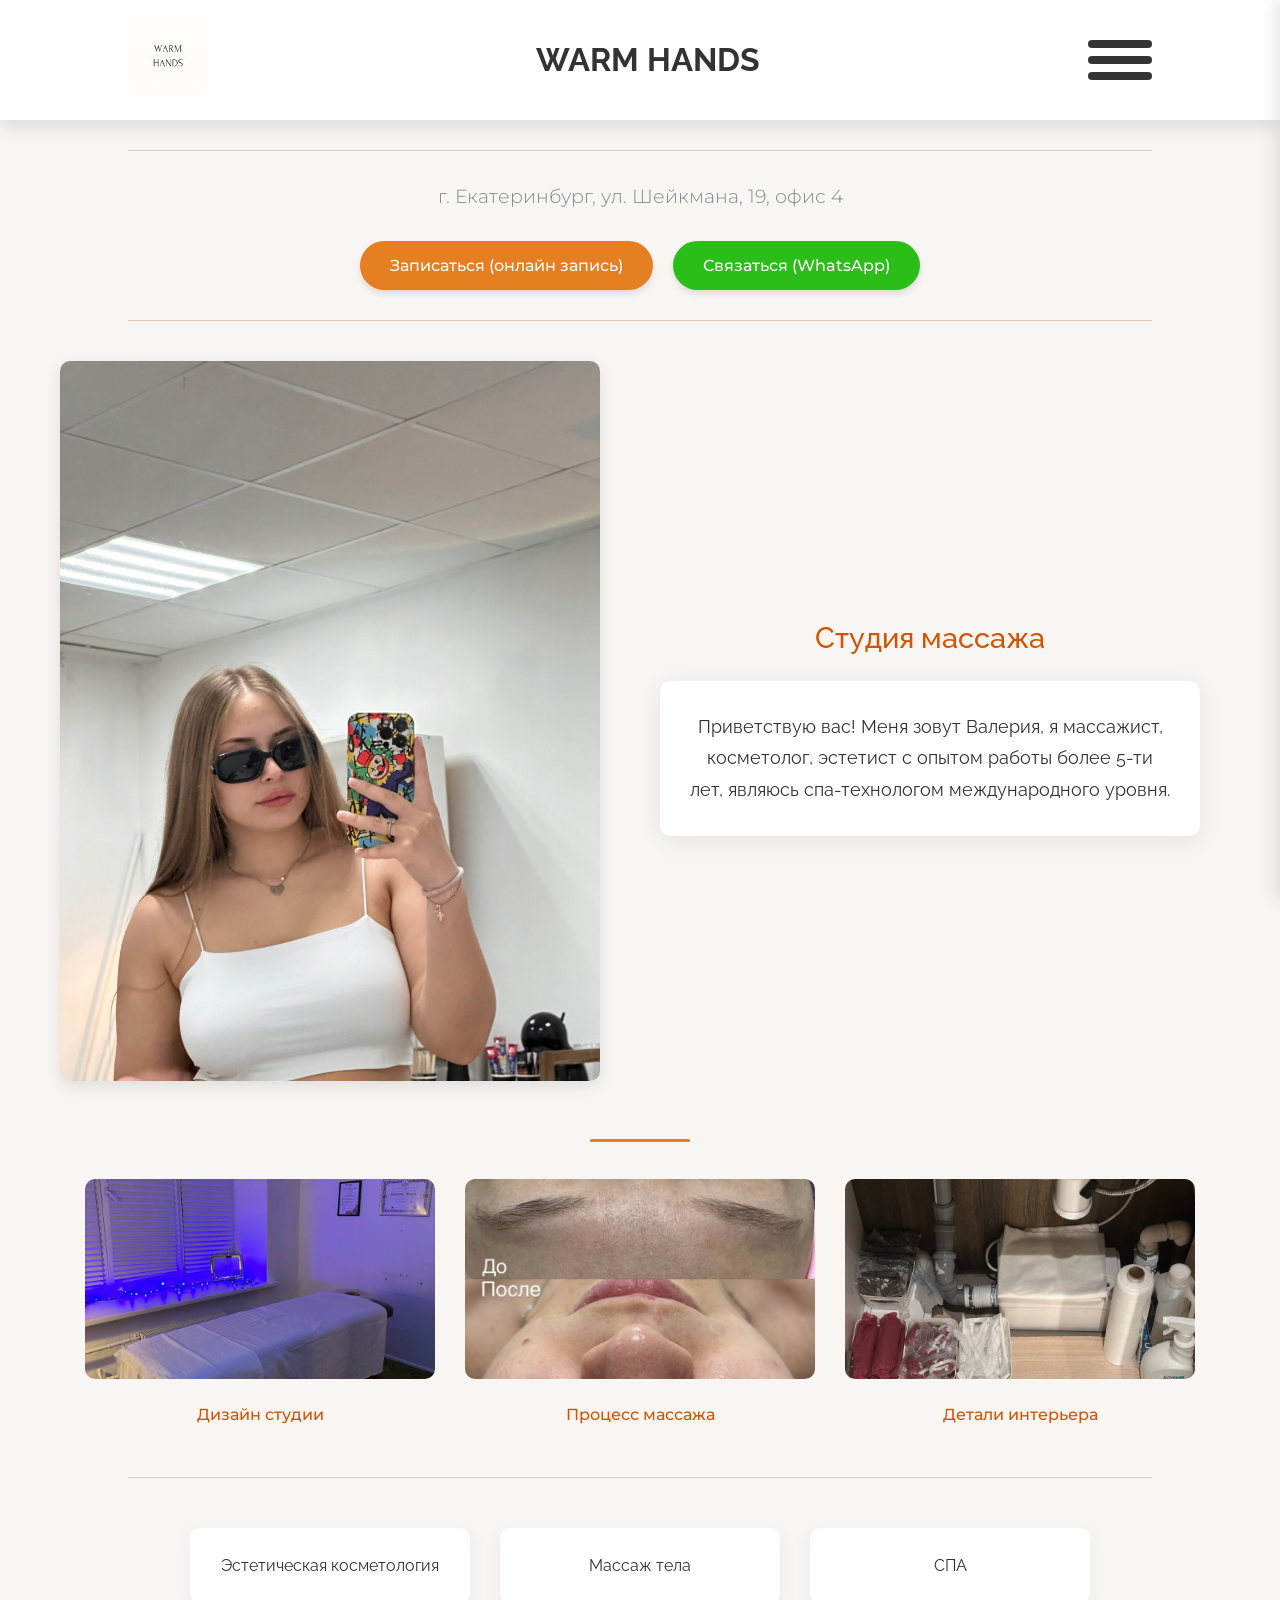
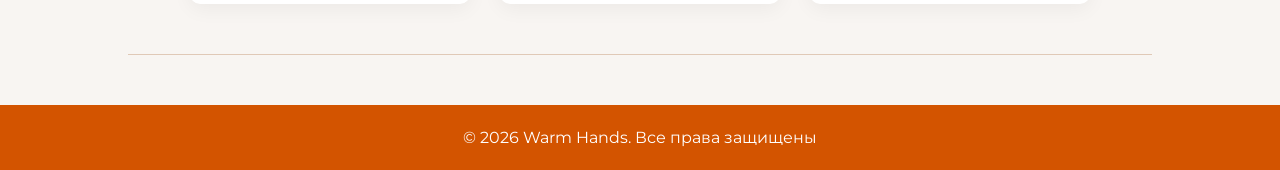
==== main_page.html @ f1590cbe "fix/change: burger-menu and button" ====
<!DOCTYPE html>

<head>
    <title>Warm Hands</title>
    <link rel="stylesheet" href="css/indexstyle.css">
    <link
        href="https://fonts.googleapis.com/css2?family=Playfair+Display:wght@400;700&family=Montserrat&family=Raleway&family=Pacifico&family=Poppins&display=swap"
        rel="stylesheet">
</head>

<body>

    <header id="header">
        <div class="container">
            <div class="navbar">
                <a href="#">
                    <img src="images/logo.PNG" alt="logo" class="logo">
                </a>
                <h1>WARM HANDS</h1>
                <div class="nav-button">
                    <div class="bar"></div>
                    <div class="bar1"></div>
                    <div class="bar2"></div>
                </div>
                <div class="nav-overlay"></div>
                <div class="nav-items">
                    <div class="menu-header">
                        <div class="menu-title">Меню</div>
                        <button class="close-menu-btn">&times;</button>
                    </div>
                    <ul class="nav-links">
                        <li><a href="#">Главная страница</a></li>
                        <li><a href="#">Обо мне</a></li>
                        <li><a href="#">Портфолио</a></li>
                        <li><a href="https://vk.com/@warm_hands_ekb-kontakty">Контакты</a></li>
                    </ul>
                </div>
            </div>
        </div>
    </header>

    <div class="container">
        <hr>
        <h3>г. Екатеринбург, ул. Шейкмана, 19, офис 4</h3>

        <div class="buttons-container">
            <button class="btn btn-primary"> <a href="https://dikidi.net/1908437" class="dikidi">Записаться (онлайн запись)</a></button>
            <button class="btn btn-secondary"><a href="https://wa.me/79923386989" class="whatsapp">Связаться (WhatsApp)</a></button>
        </div>
        <hr>

        <div class="content-block">
            <div class="image-container">
                <img src="images/main-photo.jpg" alt="Студия массажа">
            </div>
            <div class="MainText">
                <p>Студия массажа</p>
                <p>Приветствую вас! Меня зовут Валерия, я массажист, косметолог, эстетист с опытом работы более 5-ти
                    лет, являюсь спа-технологом международного уровня.</p>
            </div>
        </div>

        <div class="gallery-container">
            <div class="gallery-item">
                <img src="images/studio-design.jpg" alt="Дизайн студии">
                <p>Дизайн студии</p>
            </div>
            <div class="gallery-item">
                <img src="images/process.jpg" alt="Процесс массажа">
                <p>Процесс массажа</p>
            </div>
            <div class="gallery-item">
                <img src="images/details.jpg" alt="Детали интерьера">
                <p>Детали интерьера</p>
            </div>
        </div>
        <hr>

        <div class="services-container">
            <a class="service-card">Эстетическая косметология</a>
            <a class="service-card">Массаж тела</a>
            <a class="service-card">СПА</a>
        </div>

        <hr>
    </div>

    <footer>
        <p>© 2026 Warm Hands. Все права защищены</p>
    </footer>

    <script>
        const navButton = document.querySelector(".nav-button");
        const navItems = document.querySelector(".nav-items");
        const navOverlay = document.querySelector(".nav-overlay");
        const closeMenuBtn = document.querySelector(".close-menu-btn");

        // Функция для блокировки/разблокировки скролла
        // function toggleBodyScroll(lock) {
        //     if (lock) {
        //         // Блокируем скролл страницы
        //         document.body.style.overflow = 'hidden';
        //         // Для iOS устройств
        //         document.body.style.position = 'fixed';
        //         document.body.style.width = '100%';
        //     } else {
        //         // Разблокируем скролл страницы
        //         document.body.style.overflow = '';
        //         document.body.style.position = '';
        //         document.body.style.width = '';
        //     }
        // }

        // Открытие меню по клику на бургер
        navButton.addEventListener("click", function () {
            navItems.classList.toggle("show");
            navOverlay.classList.toggle("active");
            navButton.classList.toggle("change");
            toggleBodyScroll(false); // Блокируем скролл
        });

        // Закрытие меню по клику на крестик
        closeMenuBtn.addEventListener("click", function () {
            navItems.classList.remove("show");
            navOverlay.classList.remove("active");
            navButton.classList.remove("change");
            toggleBodyScroll(false); // Разблокируем скролл
        });

        // Закрытие меню при клике на затемненную область
        navOverlay.addEventListener("click", function () {
            navItems.classList.remove("show");
            navOverlay.classList.remove("active");
            navButton.classList.remove("change");
            toggleBodyScroll(false); // Разблокируем скролл
        });

        // Закрытие меню при клике на ссылку
        document.querySelectorAll('.nav-links a').forEach(link => {
            link.addEventListener('click', () => {
                navItems.classList.remove("show");
                navOverlay.classList.remove("active");
                navButton.classList.remove("change");
                toggleBodyScroll(false); // Разблокируем скролл
            });
        });

        // Закрытие меню при нажатии Escape
        document.addEventListener('keydown', (e) => {
            if (e.key === 'Escape') {
                navItems.classList.remove("show");
                navOverlay.classList.remove("active");
                navButton.classList.remove("change");
                toggleBodyScroll(false); // Разблокируем скролл
            }
        });
    </script>

</body>

</html>
---- css/indexstyle.css ----
/* Сброс отступов и базовые настройки */
* {
    margin: 0;
    padding: 0;
    box-sizing: border-box;
    transition: background-color 0.3s, transform 0.3s, box-shadow 0.3s;
}

body {
    font-family: 'Raleway', sans-serif;
    background-color: #f8f5f2; /* Теплый нейтральный фон */
    color: #333;
    line-height: 1.6;
}

a.whatsapp, a.dikidi {
    color: white;
    text-decoration: none;
}

/*Разделительные линии*/
hr {
    border: none;
    height: 1px;
    background-color: #e0c9b7;
    margin: 30px auto;
    width: 80%;
}
/*Конец разделительных линий*/

/*Заголовок сайта*/
.warm-hands {
    width: 100%;
    background-color: #d35400; /* Оранжевый фон */
    padding: 40px 0;
    margin: 0;
    text-align: center;
    box-shadow: 0 4px 6px rgba(0,0,0,0.1);
    background: linear-gradient(135deg, #d35400 0%, #e67e22 100%);
}

.warm-hands h1 {
    font-family: 'Playfair Display', serif;
    font-size: 4rem;
    color: white; /* Белый текст на оранжевом фоне */
    margin: 0 auto;
    padding: 0 20px;
    position: relative;
    display: inline-block;
}

.warm-hands {
    transition: background-color 0.5s ease;
}

.warm-hands:hover {
    background-color: #e67e22; /* Светлее при наведении */
}
/*Конец заголовка сайта*/

h3 {
    text-align: center;
    font-family: 'Montserrat', sans-serif;
    color: #7f8c8d;
    font-weight: 300;
    font-size: 1.2rem;
    margin: 15px 0;
}

.buttons-container {
    display: flex;
    justify-content: center;
    gap: 20px;
    margin: 30px auto;
    flex-wrap: wrap;
}

.btn {
    padding: 15px 30px;
    border-radius: 30px;
    font-family: 'Montserrat', sans-serif;
    font-weight: 500;
    cursor: pointer;
    transition: all 0.3s ease;
    border: none;
    box-shadow: 0 4px 6px rgba(0,0,0,0.1);
    font-size: 1rem;
}

.btn-primary {
    background: #e67e22;
    color: white;
}

.btn-secondary {
    background: #2bbd18;
    color: white;
}

.btn:hover {
    transform: translateY(-3px);
    box-shadow: 0 6px 12px rgba(0,0,0,0.15);
}

/* Блок с фото и текстом */
.content-block {
    display: flex;
    align-items: center;
    max-width: 1200px;
    margin: 40px auto;
    gap: 40px;
    padding: 0 20px;
}

.image-container {
    flex: 1;
    min-width: 300px;
}

.image-container img {
    width: 100%;
    height: auto;
    border-radius: 10px;
    box-shadow: 0 5px 15px rgba(0,0,0,0.1);
}

.MainText {
    flex: 1;
    text-align: left;
    padding: 0;
}

/*Основной текст*/
.MainText {
    max-width: 800px;
    margin: 40px auto;
    padding: 0 20px;
    text-align: center;
}

.MainText p:first-child {
    font-size: 1.8rem;
    color: #d35400;
    font-weight: 500;
    margin-bottom: 20px;
}

.MainText p:last-child {
    background: white;
    padding: 30px;
    border-radius: 10px;
    box-shadow: 0 5px 25px rgba(0,0,0,0.08);
    font-size: 1.1rem;
    line-height: 1.8;
}
/*Конец основного текста*/

/* Галерея изображений */
.gallery-container {
    display: flex;
    justify-content: center;
    gap: 30px;
    max-width: 1200px;
    margin: 50px auto;
    padding: 0 20px;
    flex-wrap: wrap;
}

.gallery-item {
    flex: 1;
    min-width: 250px;
    max-width: 350px;
    text-align: center;
}

.gallery-item img {
    width: 100%;
    height: 200px;
    object-fit: cover;
    border-radius: 10px;
    margin-bottom: 15px;
    transition: all 0.3s ease;
}

.gallery-item p {
    font-family: 'Montserrat', sans-serif;
    color: #d35400;
    font-weight: 500;
}

.gallery-item img:hover {
    transform: translateY(-5px);
    box-shadow: 0 10px 20px rgba(0,0,0,0.15);
}

.gallery-item {
    opacity: 0;
    transform: translateY(20px);
    animation: fadeIn 0.8s ease-out forwards;
}

.gallery-item:nth-child(1) { animation-delay: 0.2s; }
.gallery-item:nth-child(2) { animation-delay: 0.4s; }
.gallery-item:nth-child(3) { animation-delay: 0.6s; }

.gallery-container {
    position: relative;
    padding-top: 40px;
}

.gallery-container::before {
    content: "";
    position: absolute;
    top: 0;
    left: 50%;
    transform: translateX(-50%);
    width: 100px;
    height: 3px;
    background: #e67e22;
    border-radius: 3px;
}

.services-container {
    display: flex;
    justify-content: center;
    gap: 30px;
    margin: 50px auto;
    flex-wrap: wrap;
}

.service-card {
    background: white;
    padding: 25px;
    border-radius: 10px;
    width: 280px;
    text-align: center;
    box-shadow: 0 5px 20px rgba(0,0,0,0.05);
    transition: all 0.3s ease;
}

.service-card:hover {
    transform: translateY(-5px);
    box-shadow: 0 10px 25px rgba(0,0,0,0.1);
}

.service-card h3 {
    color: #d35400;
    font-family: 'Playfair Display', serif;
    margin-bottom: 15px;
    position: relative;
    padding-bottom: 10px;
}

.service-card h3:after {
    content: "";
    position: absolute;
    bottom: 0;
    left: 50%;
    transform: translateX(-50%);
    width: 50px;
    height: 2px;
    background: #e67e22;
}

html {
    scroll-behavior: smooth;
}

img {
    max-width: 100%;
    height: auto;
    border-radius: 8px;
    transition: transform 0.3s ease;
}

img:hover {
    transform: scale(1.03);
}

footer {
    background: #d35400;
    color: white;
    text-align: center;
    padding: 20px;
    margin-top: 50px;
    font-family: 'Montserrat', sans-serif;
}

@keyframes fadeIn {
    from { opacity: 0; transform: translateY(20px); }
    to { opacity: 1; transform: translateY(0); }
}

.warm-hands, .MainText, .buttons-container, .services-container {
    animation: fadeIn 0.8s ease-out forwards;
}

.MainText { animation-delay: 0.2s; }
.buttons-container { animation-delay: 0.4s; }
.services-container { animation-delay: 0.6s; }

@media (max-width: 768px) {
    .warm-hands h1 {
        font-size: 2.5rem;
    }
    
    .ButtonsTable, .ThreeTable {
        display: flex;
        flex-direction: column;
        border-spacing: 10px;
    }
    
    .ButtonsTable th, .ThreeTable th {
        margin-bottom: 10px;
    }
    
    .ThreeText {
        display: flex;
        flex-direction: column;
    }
    
    .ThreeText th {
        margin-bottom: 30px;
    }
}

/* МЕНЮ */

#header {
    position: sticky;
    top: 0;
    width: 100%;
    box-shadow: 0rem .5rem 1rem rgba(0, 0, 0, .1);
    background-color: white;
    z-index: 1000;
}

.navbar {
    display: flex;
    justify-content: space-between;
    align-items: center;
    padding: 1rem 5%;
    position: relative;
}

.logo {
    width: 5rem;
}

/* Бургер-меню всегда видимо и двигается со страницей */
.nav-button {
    display: block;
    cursor: pointer;
    z-index: 1002;
    position: relative;
}

.bar, .bar1, .bar2 {
    width: 4rem;
    height: 0.5rem;
    background: #333;
    margin: 0.5rem 0;
    border-radius: 0.5rem;
    transition: .3s;
}

/* Прячем бургер-иконку при открытом меню */
.nav-button.change {
    opacity: 0;
    visibility: hidden;
}

/* Боковое меню справа */
.nav-items {
    position: fixed;
    right: -300px; /* Скрыто за правым краем */
    top: 0;
    width: 300px;
    height: 100vh;
    background: white;
    transition: right 0.4s cubic-bezier(0.4, 0, 0.2, 1);
    z-index: 1001;
    box-shadow: -5px 0 15px rgba(0, 0, 0, 0.1);
    overflow-y: auto;
    display: flex;
    flex-direction: column;
}

.nav-items.show {
    right: 0; /* Появляется справа */
}

/* Шапка меню (внутри меню) */
.menu-header {
    background: white;
    padding: 20px 30px;
    display: flex;
    justify-content: space-between;
    align-items: center;
    border-bottom: 1px solid #f0f0f0;
    position: sticky;
    top: 0;
    z-index: 2;
}

.close-menu-btn {
    cursor: pointer;
    background: none;
    border: none;
    font-size: 2.5rem;
    color: #333;
    transition: color 0.3s ease;
    padding: 5px;
    line-height: 1;
    display: flex;
    align-items: center;
    justify-content: center;
}

.close-menu-btn:hover {
    color: #d35400;
}

.menu-title {
    font-family: 'Playfair Display', serif;
    font-size: 1.5rem;
    color: #d35400;
    font-weight: 600;
}

/* Ссылки меню */
.nav-links {
    list-style: none;
    padding: 20px 30px;
    flex-grow: 1;
}

.nav-links li {
    margin: 1.5rem 0;
    width: 100%;
    text-align: left;
    border-bottom: 1px solid #f0f0f0;
    padding-bottom: 1.5rem;
}

.nav-links li:last-child {
    border-bottom: none;
}

.nav-links li a {
    display: block;
    text-decoration: none;
    color: #333;
    font-size: 1.2rem;
    font-family: 'Montserrat', sans-serif;
    padding: 10px 0;
    transition: all 0.3s ease;
    font-weight: 500;
}

.nav-links li a:hover {
    color: #d35400;
    padding-left: 10px;
}

/* Затемнение фона при открытом меню */
.nav-overlay {
    position: fixed;
    top: 0;
    left: 0;
    width: 100%;
    height: 100%;
    background: rgba(0, 0, 0, 0.5);
    opacity: 0;
    visibility: hidden;
    transition: all 0.3s ease;
    z-index: 1000;
}

.nav-overlay.active {
    opacity: 1;
    visibility: visible;
}

/* Для больших экранов можно сделать меню шире */
@media screen and (min-width: 768px) {
    .navbar {
        padding: 1rem 10%;
    }
    
    .nav-items {
        width: 350px;
        right: -350px;
    }
    
    .nav-links li a {
        font-size: 1.4rem;
    }
}

/* Адаптация для очень маленьких экранов */
@media screen and (max-width: 480px) {
    .nav-items {
        width: 280px;
        right: -280px;
    }
    
    .menu-header {
        padding: 15px 20px;
    }
    
    .nav-links {
        padding: 20px;
    }
    
    .nav-links li a {
        font-size: 1.1rem;
    }
    
    .bar, .bar1, .bar2 {
        width: 3rem;
    }
    
    .close-menu-btn {
        font-size: 2rem;
    }
}
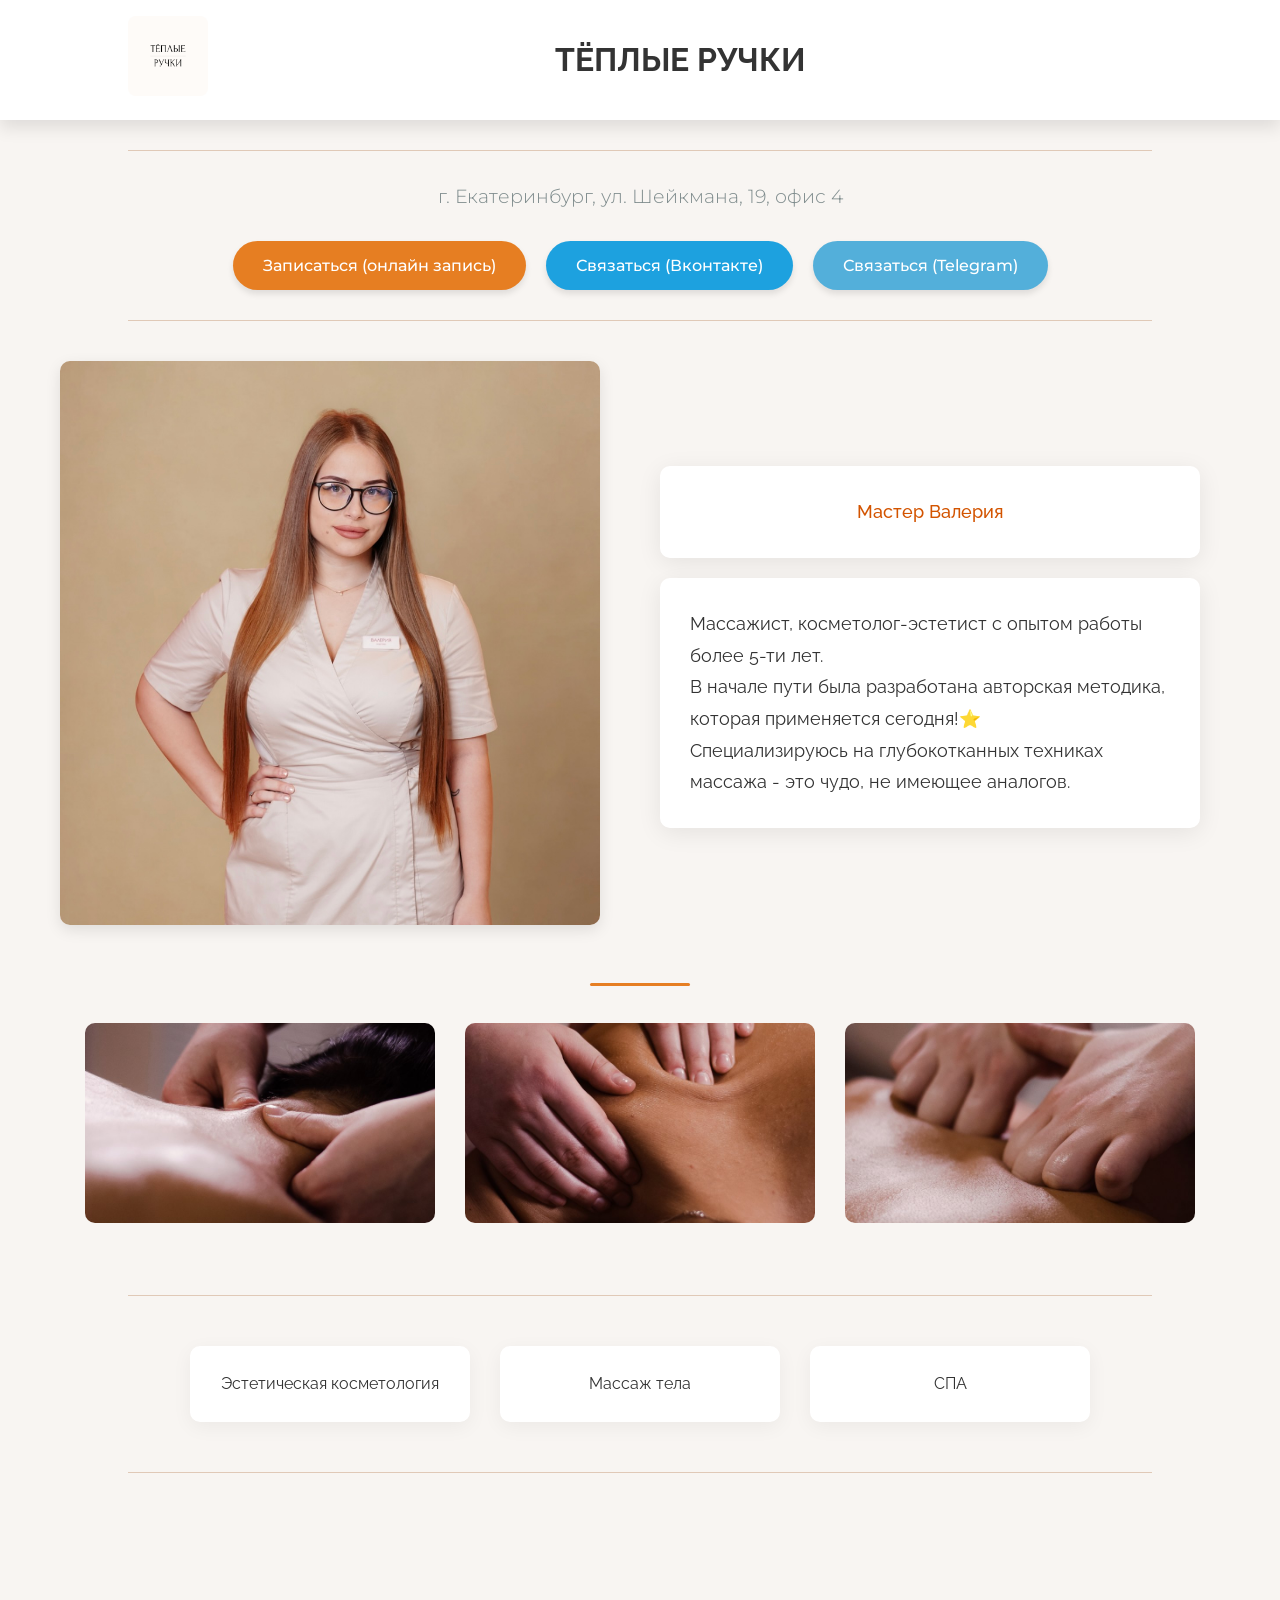
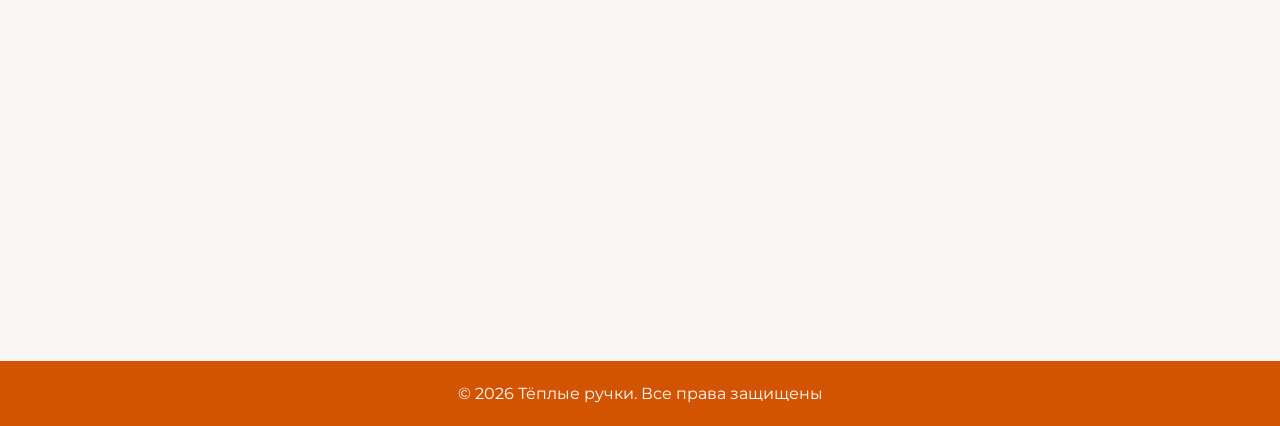
==== commit 1882f9c4: "delete burger-menu, add yandex map" ====
--- a/main_page.html
+++ b/main_page.html
@@ -1,23 +1,24 @@
 <!DOCTYPE html>
 
 <head>
-    <title>Warm Hands</title>
+    <title>Тёплые ручки</title>
     <link rel="stylesheet" href="css/indexstyle.css">
     <link
         href="https://fonts.googleapis.com/css2?family=Playfair+Display:wght@400;700&family=Montserrat&family=Raleway&family=Pacifico&family=Poppins&display=swap"
         rel="stylesheet">
+    <script src="js/main_page.js" defer></script>
 </head>
 
 <body>
-
     <header id="header">
         <div class="container">
             <div class="navbar">
                 <a href="#">
                     <img src="images/logo.PNG" alt="logo" class="logo">
                 </a>
-                <h1>WARM HANDS</h1>
-                <div class="nav-button">
+                <h1>ТЁПЛЫЕ РУЧКИ</h1>
+                <div class="spacer"></div>
+                <!-- <div class="nav-button">
                     <div class="bar"></div>
                     <div class="bar1"></div>
                     <div class="bar2"></div>
@@ -29,49 +30,53 @@
                         <button class="close-menu-btn">&times;</button>
                     </div>
                     <ul class="nav-links">
-                        <li><a href="#">Главная страница</a></li>
-                        <li><a href="#">Обо мне</a></li>
-                        <li><a href="#">Портфолио</a></li>
-                        <li><a href="https://vk.com/@warm_hands_ekb-kontakty">Контакты</a></li>
+                        <li><a href="#">Главная страница</a></li> -->
+                        <!-- <li><a href="#">Обо мне</a></li>
+                        <li><a href="#">Портфолио</a></li> -->
+                        <!-- <li><a href="https://vk.com/@teplye_ruchki_ekb-kontakty">Контакты</a></li>
                     </ul>
-                </div>
+                </div> --> 
             </div>
         </div>
     </header>
 
     <div class="container">
+        
+        
         <hr>
         <h3>г. Екатеринбург, ул. Шейкмана, 19, офис 4</h3>
 
         <div class="buttons-container">
             <button class="btn btn-primary"> <a href="https://dikidi.net/1908437" class="dikidi">Записаться (онлайн запись)</a></button>
-            <button class="btn btn-secondary"><a href="https://wa.me/79923386989" class="whatsapp">Связаться (WhatsApp)</a></button>
+            <button class="btn btn-secondary"><a href="https://vk.com/teplye_ruchki_ekb" class="VK">Связаться (Вконтакте)</a></button>
+            <button class="btn btn-third"><a href="https://t.me/teplye_ruchki_ekb" class="TG">Связаться (Telegram)</a></button>
         </div>
         <hr>
 
         <div class="content-block">
             <div class="image-container">
-                <img src="images/main-photo.jpg" alt="Студия массажа">
+                <img src="images/main-photo.png" alt="Студия массажа">
             </div>
             <div class="MainText">
-                <p>Студия массажа</p>
-                <p>Приветствую вас! Меня зовут Валерия, я массажист, косметолог, эстетист с опытом работы более 5-ти
-                    лет, являюсь спа-технологом международного уровня.</p>
+                <div class="Zagolovok"><p>Мастер Валерия</p></div>
+                <p>Массажист, косметолог-эстетист с опытом работы более 5-ти лет.<br>
+                    В начале пути была разработана авторская методика, которая применяется сегодня!⭐️ <br>
+                    Специализируюсь на глубокотканных техниках массажа - это чудо, не имеющее аналогов.</p>
             </div>
         </div>
 
         <div class="gallery-container">
             <div class="gallery-item">
                 <img src="images/studio-design.jpg" alt="Дизайн студии">
-                <p>Дизайн студии</p>
+                <!-- <p>Дизайн студии</p> -->
             </div>
             <div class="gallery-item">
                 <img src="images/process.jpg" alt="Процесс массажа">
-                <p>Процесс массажа</p>
+                <!-- <p>Процесс массажа</p> -->
             </div>
             <div class="gallery-item">
                 <img src="images/details.jpg" alt="Детали интерьера">
-                <p>Детали интерьера</p>
+                <!-- <p>Детали интерьера</p> -->
             </div>
         </div>
         <hr>
@@ -83,79 +88,16 @@
         </div>
 
         <hr>
+
+        <!-- Яндекс карты -->
+        <div class="map">
+            <iframe src="https://yandex.ru/map-widget/v1/?z=12&ol=biz&oid=191295837847" width="560" height="400" frameborder="0"></iframe>
+        </div>
     </div>
 
     <footer>
-        <p>© 2026 Warm Hands. Все права защищены</p>
+        <p>© 2026 Тёплые ручки. Все права защищены</p>
     </footer>
-
-    <script>
-        const navButton = document.querySelector(".nav-button");
-        const navItems = document.querySelector(".nav-items");
-        const navOverlay = document.querySelector(".nav-overlay");
-        const closeMenuBtn = document.querySelector(".close-menu-btn");
-
-        // Функция для блокировки/разблокировки скролла
-        // function toggleBodyScroll(lock) {
-        //     if (lock) {
-        //         // Блокируем скролл страницы
-        //         document.body.style.overflow = 'hidden';
-        //         // Для iOS устройств
-        //         document.body.style.position = 'fixed';
-        //         document.body.style.width = '100%';
-        //     } else {
-        //         // Разблокируем скролл страницы
-        //         document.body.style.overflow = '';
-        //         document.body.style.position = '';
-        //         document.body.style.width = '';
-        //     }
-        // }
-
-        // Открытие меню по клику на бургер
-        navButton.addEventListener("click", function () {
-            navItems.classList.toggle("show");
-            navOverlay.classList.toggle("active");
-            navButton.classList.toggle("change");
-            toggleBodyScroll(false); // Блокируем скролл
-        });
-
-        // Закрытие меню по клику на крестик
-        closeMenuBtn.addEventListener("click", function () {
-            navItems.classList.remove("show");
-            navOverlay.classList.remove("active");
-            navButton.classList.remove("change");
-            toggleBodyScroll(false); // Разблокируем скролл
-        });
-
-        // Закрытие меню при клике на затемненную область
-        navOverlay.addEventListener("click", function () {
-            navItems.classList.remove("show");
-            navOverlay.classList.remove("active");
-            navButton.classList.remove("change");
-            toggleBodyScroll(false); // Разблокируем скролл
-        });
-
-        // Закрытие меню при клике на ссылку
-        document.querySelectorAll('.nav-links a').forEach(link => {
-            link.addEventListener('click', () => {
-                navItems.classList.remove("show");
-                navOverlay.classList.remove("active");
-                navButton.classList.remove("change");
-                toggleBodyScroll(false); // Разблокируем скролл
-            });
-        });
-
-        // Закрытие меню при нажатии Escape
-        document.addEventListener('keydown', (e) => {
-            if (e.key === 'Escape') {
-                navItems.classList.remove("show");
-                navOverlay.classList.remove("active");
-                navButton.classList.remove("change");
-                toggleBodyScroll(false); // Разблокируем скролл
-            }
-        });
-    </script>
-
 </body>
 
 </html>
--- a/css/indexstyle.css
+++ b/css/indexstyle.css
@@ -13,7 +13,7 @@
     line-height: 1.6;
 }
 
-a.whatsapp, a.dikidi {
+a.VK, a.dikidi, a.TG {
     color: white;
     text-decoration: none;
 }
@@ -93,7 +93,12 @@
 }
 
 .btn-secondary {
-    background: #2bbd18;
+    background: rgb(29, 161, 223);
+    color: white;
+}
+
+.btn-third {
+    background: rgb(83, 175, 218);
     color: white;
 }
 
@@ -126,7 +131,7 @@
 
 .MainText {
     flex: 1;
-    text-align: left;
+    /* text-align: left; */
     padding: 0;
 }
 
@@ -135,6 +140,10 @@
     max-width: 800px;
     margin: 40px auto;
     padding: 0 20px;
+    text-align:left;
+}
+
+.Zagolovok {
     text-align: center;
 }
 
@@ -284,6 +293,11 @@
     padding: 20px;
     margin-top: 50px;
     font-family: 'Montserrat', sans-serif;
+}
+
+.map {
+    text-align: center;
+    
 }
 
 @keyframes fadeIn {
